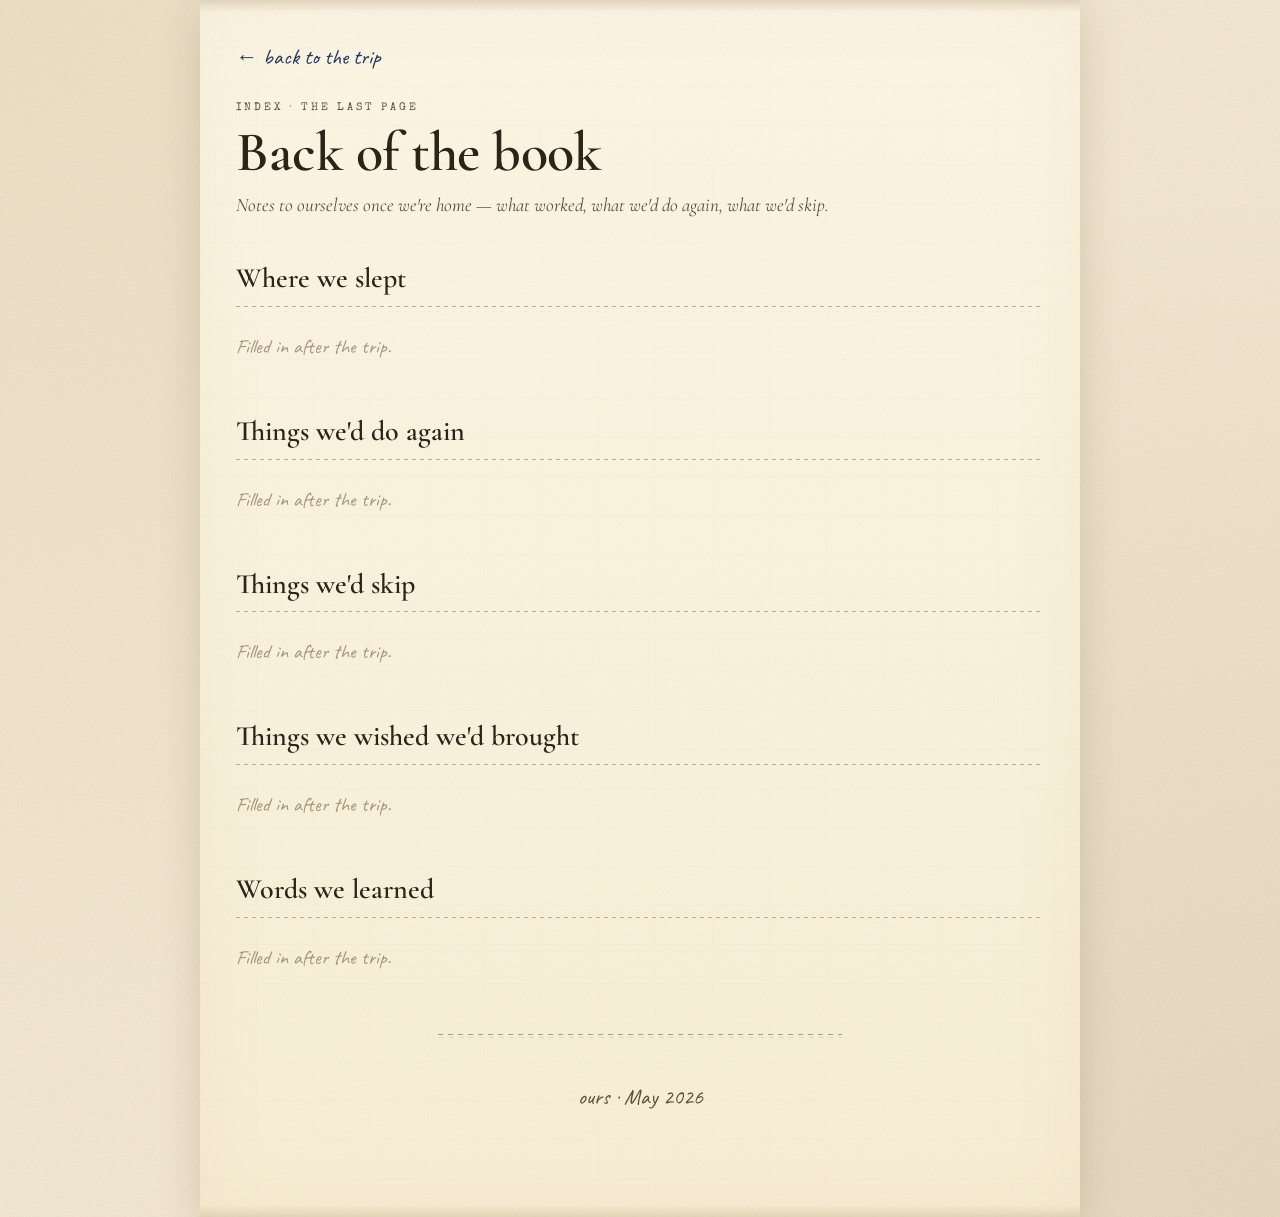
==== backofbook.html @ 0e82f52b "Add 'Back of the book' page — where we slept, what we'd do again, what we'd skip, words we learned" ====
<!DOCTYPE html>
<html lang="en">
<head>
<meta charset="UTF-8" />
<meta name="viewport" content="width=device-width, initial-scale=1.0" />
<title>Back of the book · Shaffers Abroad</title>

<meta property="og:title" content="Shaffers Abroad — Back of the book" />
<meta property="og:description" content="Where we slept, what we'd do again, what we wished we'd brought." />
<meta property="og:image" content="https://bespokes.ai/shaffer-europe-2026/images/hero-poster.png" />
<meta property="og:url" content="https://bespokes.ai/shaffer-europe-2026/backofbook.html" />
<meta property="og:type" content="article" />
<meta name="twitter:card" content="summary_large_image" />
<meta name="twitter:image" content="https://bespokes.ai/shaffer-europe-2026/images/hero-poster.png" />
<link rel="apple-touch-icon" href="images/hero-poster.png" />
<link rel="icon" href="images/hero-poster.png" />

<link rel="preconnect" href="https://fonts.googleapis.com" />
<link rel="preconnect" href="https://fonts.gstatic.com" crossorigin />
<link href="https://fonts.googleapis.com/css2?family=Caveat:wght@400;600;700&family=Cormorant+Garamond:ital,wght@0,400;0,500;0,600;0,700;1,400&family=Special+Elite&display=swap" rel="stylesheet" />
<link rel="stylesheet" href="style.css" />
</head>
<body>
<div class="paper">

  <a href="index.html" class="backLink">← back to the trip</a>

  <header class="noticedHead">
    <div class="noticedKicker">Index · the last page</div>
    <h1 class="noticedTitle">Back of the book</h1>
    <p class="noticedLede">Notes to ourselves once we're home — what worked, what we'd do again, what we'd skip.</p>
  </header>

  <section class="bobSection">
    <h2 class="bobTitle">Where we slept</h2>
    <ul class="bobList" id="bobSlept"><li class="bobEmpty">Filled in after the trip.</li></ul>
  </section>

  <section class="bobSection">
    <h2 class="bobTitle">Things we'd do again</h2>
    <ul class="bobList" id="bobDoAgain"><li class="bobEmpty">Filled in after the trip.</li></ul>
  </section>

  <section class="bobSection">
    <h2 class="bobTitle">Things we'd skip</h2>
    <ul class="bobList" id="bobSkip"><li class="bobEmpty">Filled in after the trip.</li></ul>
  </section>

  <section class="bobSection">
    <h2 class="bobTitle">Things we wished we'd brought</h2>
    <ul class="bobList" id="bobWished"><li class="bobEmpty">Filled in after the trip.</li></ul>
  </section>

  <section class="bobSection">
    <h2 class="bobTitle">Words we learned</h2>
    <ul class="bobList" id="bobLearned"><li class="bobEmpty">Filled in after the trip.</li></ul>
  </section>

  <footer class="footer">
    <p class="handwritten">ours · May 2026</p>
  </footer>
</div>

<script src="data.js"></script>
<script>
(function(){
  const B = (window.TRIP && window.TRIP.backOfBook) || {};

  function render(id, items, mapper) {
    if (!items || !items.length) return;
    const el = document.getElementById(id);
    if (!el) return;
    el.innerHTML = items.map(mapper).join('');
  }

  render('bobSlept', B.whereWeSlept, (s) => `
    <li class="bobItem">
      <div class="bobLine"><strong>${s.place || ''}</strong>${s.city ? ` · ${s.city}` : ''}${s.nights ? ` · ${s.nights} night${s.nights === 1 ? '' : 's'}` : ''}</div>
      ${s.verdict ? `<div class="bobSub">${s.verdict}</div>` : ''}
    </li>
  `);

  render('bobDoAgain', B.wedDoAgain, (t) => `<li class="bobItem"><div class="bobLine">${t}</div></li>`);
  render('bobSkip',    B.wedSkip,    (t) => `<li class="bobItem"><div class="bobLine">${t}</div></li>`);
  render('bobWished',  B.wishWedBrought, (t) => `<li class="bobItem"><div class="bobLine">${t}</div></li>`);

  render('bobLearned', B.learned, (w) => `
    <li class="bobItem">
      <div class="bobLine"><strong>${w.word || ''}</strong>${w.from ? ` <span class="bobFrom">— ${w.from}</span>` : ''}</div>
      ${w.meaning ? `<div class="bobSub">${w.meaning}</div>` : ''}
    </li>
  `);
})();
</script>
</body>
</html>
---- style.css ----
/* ============================================================
   SHAFFER EUROPE 2026 — scrapbook stylesheet
   ============================================================ */

:root {
  --cream: #f4ead5;
  --cream-deep: #ede0c4;
  --paper: #fbf4e1;
  --ink: #2a241a;
  --ink-soft: #5b4f3a;
  --accent: #8a2b2b;        /* deep brick */
  --accent-2: #1f3a5f;      /* navy */
  --gold: #b78a3a;
  --tape-blue: rgba(85, 130, 165, 0.7);
  --tape-red:  rgba(170, 70, 70, 0.65);
  --tape-gold: rgba(200, 165, 90, 0.65);
  --shadow: 0 6px 22px rgba(60, 40, 10, 0.18);
  --shadow-soft: 0 3px 10px rgba(60, 40, 10, 0.12);
}

* { box-sizing: border-box; }
html, body { margin: 0; padding: 0; }

body {
  background: var(--cream);
  background-image:
    /* fine paper grain via SVG fractal noise */
    url("data:image/svg+xml;utf8,<svg xmlns='http://www.w3.org/2000/svg' width='200' height='200'><filter id='n'><feTurbulence type='fractalNoise' baseFrequency='0.9' numOctaves='2' stitchTiles='stitch'/><feColorMatrix values='0 0 0 0 0.45  0 0 0 0 0.34  0 0 0 0 0.18  0 0 0 0.18 0'/></filter><rect width='100%' height='100%' filter='url(%23n)'/></svg>"),
    /* warm vignette in the corners */
    radial-gradient(ellipse at top left, rgba(170, 130, 70, 0.08), transparent 60%),
    radial-gradient(ellipse at bottom right, rgba(120, 80, 40, 0.10), transparent 60%);
  background-size: 200px 200px, auto, auto;
  background-position: 0 0, 0 0, 0 0;
  color: var(--ink);
  font-family: 'Cormorant Garamond', Georgia, 'Times New Roman', serif;
  font-size: 19px;
  line-height: 1.6;
  -webkit-font-smoothing: antialiased;
  min-height: 100vh;
}

.paper {
  max-width: 880px;
  margin: 0 auto;
  background: var(--paper);
  background-image:
    /* heavier paper grain */
    url("data:image/svg+xml;utf8,<svg xmlns='http://www.w3.org/2000/svg' width='240' height='240'><filter id='p'><feTurbulence type='fractalNoise' baseFrequency='0.65' numOctaves='3' stitchTiles='stitch'/><feColorMatrix values='0 0 0 0 0.55  0 0 0 0 0.42  0 0 0 0 0.22  0 0 0 0.10 0'/></filter><rect width='100%' height='100%' filter='url(%23p)'/></svg>"),
    /* horizontal fiber lines */
    repeating-linear-gradient(0deg, transparent 0 38px, rgba(120, 90, 50, 0.018) 38px 39px),
    /* vertical fiber lines, even fainter */
    repeating-linear-gradient(90deg, transparent 0 56px, rgba(120, 90, 50, 0.012) 56px 57px),
    linear-gradient(180deg, rgba(255, 250, 235, 0.6), rgba(245, 232, 200, 0.4));
  padding: 40px 36px 80px;
  box-shadow: 0 10px 40px rgba(60, 40, 10, 0.15), inset 0 0 80px rgba(160, 120, 60, 0.06);
  position: relative;
  min-height: 100vh;
}
.paper::before, .paper::after {
  /* faint torn-edge feel on the top */
  content: '';
  position: absolute;
  left: 0; right: 0;
  height: 12px;
  pointer-events: none;
}
.paper::before { top: 0; background: linear-gradient(180deg, rgba(120, 80, 40, 0.18), transparent); }
.paper::after  { bottom: 0; background: linear-gradient(0deg, rgba(120, 80, 40, 0.14), transparent); }
/* ===== Masthead ===== */

.masthead {
  text-align: center;
  position: relative;
  padding: 8px 0 28px;
  margin-bottom: 36px;
}

.flipCard {
  margin: 0 -36px 18px;
  perspective: 1500px;
  position: relative;
  /* prevent iOS long-press selection */
  -webkit-user-select: none;
  user-select: none;
  -webkit-touch-callout: none;
}
.flipInner {
  position: relative;
  width: 100%;
  transition: transform 0.7s cubic-bezier(.4,.2,.2,1);
  transform-style: preserve-3d;
}
.flipInner.flipped {
  transform: rotateY(180deg);
}
.flipFace {
  width: 100%;
  -webkit-backface-visibility: hidden;
  backface-visibility: hidden;
}
.flipFront {
  position: relative;
}
.flipBack {
  position: absolute;
  inset: 0;
  background: var(--paper);
  background-image:
    url("data:image/svg+xml;utf8,<svg xmlns='http://www.w3.org/2000/svg' width='240' height='240'><filter id='p'><feTurbulence type='fractalNoise' baseFrequency='0.7' numOctaves='3' stitchTiles='stitch'/><feColorMatrix values='0 0 0 0 0.55  0 0 0 0 0.42  0 0 0 0 0.22  0 0 0 0.10 0'/></filter><rect width='100%' height='100%' filter='url(%23p)'/></svg>"),
    linear-gradient(180deg, #f0e5cf, #e9ddc0);
  transform: rotateY(180deg);
  display: flex;
  align-items: center;
  justify-content: center;
  border: 1px solid var(--cream-deep);
  box-shadow: inset 0 0 60px rgba(120, 80, 40, 0.10);
}
.flipBackInner {
  text-align: center;
  width: 80%;
  max-width: 320px;
  padding: 30px 0;
}
.flipBackKicker {
  font-family: 'Cormorant Garamond', serif;
  font-size: 24px;
  font-weight: 600;
  color: var(--ink);
  letter-spacing: 0.5px;
}
.flipBackHint {
  font-family: 'Caveat', cursive;
  font-size: 20px;
  color: var(--ink-soft);
  margin: 4px 0 18px;
  font-style: normal;
}
.flipBack input[type="password"] {
  width: 100%;
  padding: 11px 14px;
  font-family: 'Cormorant Garamond', serif;
  font-size: 18px;
  border: 1px solid var(--ink-soft);
  background: var(--paper);
  border-radius: 3px;
  text-align: center;
  letter-spacing: 4px;
}
.flipBack button#flipUnlock {
  margin-top: 10px;
  width: 100%;
  background: var(--ink);
  color: var(--paper);
  border: none;
  padding: 10px 0;
  font-family: 'Cormorant Garamond', serif;
  font-size: 16px;
  letter-spacing: 1.5px;
  cursor: pointer;
}
.flipBack button#flipUnlock:hover { background: #1a1610; }
.flipBackErr {
  font-family: 'Caveat', cursive;
  font-size: 20px;
  color: var(--accent);
  margin-top: 8px;
  min-height: 24px;
}
.flipBackCancel {
  background: transparent;
  border: none;
  font-family: 'Caveat', cursive;
  font-size: 18px;
  color: var(--ink-soft);
  cursor: pointer;
  padding: 4px 12px;
  margin-top: 4px;
}

.heroPoster {
  margin: 0;
  padding: 0;
  position: relative;
  overflow: hidden;
  cursor: pointer;
}
.heroPoster img {
  width: 100%;
  display: block;
  filter: contrast(0.95) saturate(0.92);
  pointer-events: none;
}
.heroPoster::after {
  /* paper-grain overlay to harmonize with the rest of the page */
  content: '';
  position: absolute;
  inset: 0;
  background-image: url("data:image/svg+xml;utf8,<svg xmlns='http://www.w3.org/2000/svg' width='200' height='200'><filter id='n'><feTurbulence type='fractalNoise' baseFrequency='0.85' numOctaves='2' stitchTiles='stitch'/><feColorMatrix values='0 0 0 0 0.55  0 0 0 0 0.42  0 0 0 0 0.22  0 0 0 0.08 0'/></filter><rect width='100%' height='100%' filter='url(%23n)'/></svg>");
  background-size: 200px 200px;
  mix-blend-mode: multiply;
  opacity: 0.6;
  pointer-events: none;
}

.routeMap {
  margin: 24px 0 48px;
}
.mapFigure {
  margin: 16px -8px 0;
  padding: 14px;
  background: #fff;
  border: 1px solid var(--cream-deep);
  box-shadow: var(--shadow);
  position: relative;
  transform: rotate(-0.6deg);
}
.mapFigure::before {
  content: '';
  position: absolute;
  top: -10px; left: 50%;
  transform: translateX(-50%) rotate(-1.5deg);
  width: 110px; height: 18px;
  background: var(--tape-gold);
  background-image: radial-gradient(circle at 5px 5px, rgba(0,0,0,0.16) 1.3px, transparent 1.5px);
  background-size: 10px 10px;
  box-shadow: 0 2px 3px rgba(0,0,0,0.12);
}
.mapFigure img {
  width: 100%;
  display: block;
  filter: contrast(0.92) saturate(0.85);
}
.masthead::after {
  content: '';
  display: block;
  position: absolute;
  bottom: 0; left: 0; right: 0;
  height: 6px;
  background-image:
    /* stitched line — small dashes with shadow underneath */
    linear-gradient(90deg, var(--ink-soft) 50%, transparent 50%),
    linear-gradient(90deg, rgba(0,0,0,0.18) 50%, transparent 50%);
  background-size: 10px 1px, 10px 1px;
  background-position: 0 0, 1px 3px;
  background-repeat: repeat-x;
  opacity: 0.5;
}

.postmark {
  font-family: 'Special Elite', 'Courier New', monospace;
  letter-spacing: 3px;
  text-transform: uppercase;
  font-size: 11px;
  color: var(--ink-soft);
  margin-bottom: 14px;
}

.title {
  font-family: 'Cormorant Garamond', serif;
  font-weight: 600;
  font-size: clamp(54px, 11vw, 96px);
  line-height: 0.95;
  letter-spacing: -1px;
  margin: 0;
  color: var(--ink);
}
.title .tiny {
  display: block;
  font-family: 'Caveat', cursive;
  font-size: 0.34em;
  font-weight: 400;
  color: var(--ink-soft);
  margin-bottom: -10px;
}
.title .tagline-script {
  display: block;
  font-family: 'Caveat', cursive;
  font-weight: 400;
  font-size: 0.38em;
  color: var(--accent-2);
  margin-top: 6px;
  font-style: italic;
}
.subtitle {
  margin: 18px auto 0;
  max-width: 540px;
  font-style: italic;
  color: var(--ink-soft);
  font-size: 19px;
}

.stampWrap {
  margin-top: 20px;
  display: flex; justify-content: center;
}
.stamp {
  display: inline-block;
  font-family: 'Special Elite', monospace;
  font-size: 10px;
  letter-spacing: 3px;
  padding: 5px 12px;
  border: 1px solid var(--ink-soft);
  color: var(--ink-soft);
  border-radius: 2px;
  opacity: 0.7;
  background: transparent;
}

/* ===== Countdown / day-counter card ===== */

.countdownCard {
  position: relative;
  background: #fff;
  margin: 0 auto 40px;
  max-width: 420px;
  padding: 28px 22px 26px;
  text-align: center;
  border: 1px solid var(--cream-deep);
  box-shadow: var(--shadow);
  transform: rotate(-1deg);
}
.countdownCard::before {
  /* washi tape on top */
  content: '';
  position: absolute;
  top: -14px; left: 50%;
  transform: translateX(-50%) rotate(-2deg);
  width: 140px; height: 26px;
  background: var(--tape-blue);
  background-image: repeating-linear-gradient(
    90deg,
    rgba(255,255,255,0.18) 0 6px,
    transparent 6px 12px
  );
  box-shadow: 0 2px 4px rgba(0,0,0,0.1);
}
.countdownTopLabel {
  font-family: 'Special Elite', monospace;
  text-transform: uppercase;
  font-size: 11px;
  letter-spacing: 3px;
  color: var(--ink-soft);
}
.countdownNumber {
  font-family: 'Cormorant Garamond', serif;
  font-size: 64px;
  font-weight: 500;
  line-height: 1;
  color: var(--ink);
  margin: 6px 0 2px;
}
.countdownUnit {
  font-family: 'Caveat', cursive;
  font-size: 28px;
  color: var(--ink-soft);
}
.countdownSub {
  margin-top: 8px;
  font-style: italic;
  color: var(--ink-soft);
  font-size: 15px;
}

/* ===== Quick strip ===== */

.quickStrip {
  display: grid;
  grid-template-columns: repeat(2, 1fr);
  gap: 10px;
  margin-bottom: 38px;
}
.qsItem {
  background: rgba(255, 250, 235, 0.6);
  border: 1px solid var(--cream-deep);
  padding: 10px 14px;
  border-radius: 3px;
  position: relative;
}
.qsLabel {
  font-family: 'Special Elite', monospace;
  font-size: 10px;
  letter-spacing: 2px;
  text-transform: uppercase;
  color: var(--ink-soft);
}
.qsValue {
  font-family: 'Cormorant Garamond', serif;
  font-size: 18px;
  color: var(--ink);
  margin-top: 2px;
}
@media (min-width: 620px) {
  .quickStrip { grid-template-columns: repeat(4, 1fr); }
}

/* ===== Cities strip ===== */

.citiesStrip {
  margin: 0 -36px 36px;
  padding: 14px 24px;
  background: rgba(255, 248, 230, 0.5);
  border-top: 0;
  border-bottom: 0;
  background-image:
    linear-gradient(90deg, rgba(120, 90, 50, 0.5) 50%, transparent 50%),
    linear-gradient(90deg, rgba(120, 90, 50, 0.5) 50%, transparent 50%);
  background-size: 8px 1px, 8px 1px;
  background-position: 0 0, 0 100%;
  background-repeat: repeat-x, repeat-x;
  overflow-x: auto;
  white-space: nowrap;
  text-align: center;
}
.citiesStrip .city {
  display: inline-block;
  margin: 0 12px;
  font-family: 'Caveat', cursive;
  font-size: 22px;
  color: var(--ink);
}
.citiesStrip .city + .city::before {
  content: ' · ';
  color: var(--ink-soft);
  margin-right: 14px;
}

/* ===== Intro letter ===== */

.introLetter {
  margin-bottom: 50px;
  position: relative;
  padding: 0 6px;
}
.introLetter h2.handwritten {
  font-family: 'Caveat', cursive;
  font-weight: 600;
  font-size: 28px;
  color: var(--ink-soft);
  margin: 0 0 10px;
}
.introLetter p {
  font-size: 19px;
  line-height: 1.7;
  margin: 10px 0;
}
.signoff {
  text-align: right;
  font-family: 'Caveat', cursive;
  font-size: 28px;
  color: var(--accent-2);
  margin-top: 18px !important;
}

/* ===== Section titles ===== */

.sectionTitle {
  font-family: 'Cormorant Garamond', serif;
  font-size: 36px;
  font-weight: 600;
  letter-spacing: -0.5px;
  margin: 0 0 6px;
  position: relative;
  display: inline-block;
}
.sectionTitle::after {
  content: '';
  display: block;
  height: 2px; width: 48px;
  margin-top: 6px;
  background: var(--ink-soft);
  border-radius: 1px;
  opacity: 0.6;
}
.sectionLede {
  color: var(--ink-soft);
  font-style: italic;
  margin: 0 0 22px;
}

/* ===== Where-they-are widget ===== */

.whereNow {
  display: flex; align-items: center; gap: 14px;
  background: linear-gradient(180deg, #fff8dc, #f3e4b7);
  border: 1px solid #d8c382;
  padding: 14px 18px;
  border-radius: 4px;
  margin-bottom: 40px;
  box-shadow: var(--shadow-soft);
  position: relative;
}
.whereNow::before {
  content: '';
  position: absolute;
  top: -10px; left: 16px;
  width: 70px; height: 20px;
  background: var(--tape-gold);
  transform: rotate(-4deg);
  box-shadow: 0 2px 3px rgba(0,0,0,0.1);
}
.whereNow .pulse {
  width: 8px; height: 8px;
  background: var(--ink-soft);
  border-radius: 50%;
  box-shadow: 0 0 0 0 rgba(91, 79, 58, 0.25);
  animation: pulse 5s infinite;
  flex-shrink: 0;
  opacity: 0.7;
}
@keyframes pulse {
  0% { box-shadow: 0 0 0 0 rgba(91, 79, 58, 0.25); }
  70% { box-shadow: 0 0 0 8px rgba(91, 79, 58, 0); }
  100% { box-shadow: 0 0 0 0 rgba(91, 79, 58, 0); }
}
.whereNow .wlabel {
  font-family: 'Special Elite', monospace;
  text-transform: uppercase;
  letter-spacing: 2px;
  font-size: 10px;
  color: var(--ink-soft);
}
.whereNow .wcity {
  font-family: 'Cormorant Garamond', serif;
  font-size: 22px;
  color: var(--ink);
  font-weight: 600;
}
.whereNow .wnote {
  font-family: 'Caveat', cursive;
  font-size: 18px;
  color: var(--ink-soft);
  margin-top: 2px;
}

/* ===== Day grid (polaroid stack) ===== */

.daysGrid {
  display: grid;
  grid-template-columns: 1fr;
  gap: 26px;
  margin-bottom: 50px;
}
@media (min-width: 600px) {
  .daysGrid { grid-template-columns: 1fr 1fr; gap: 30px 22px; }
}

.dayCard {
  position: relative;
  background: #fff;
  padding: 14px 14px 18px;
  box-shadow: var(--shadow);
  text-decoration: none;
  color: var(--ink);
  transition: transform 0.18s ease, box-shadow 0.18s ease;
  border: 1px solid #eddcb7;
  display: block;
}
.dayCard:nth-child(odd) { transform: rotate(-1.2deg); }
.dayCard:nth-child(even) { transform: rotate(1deg); }
.dayCard:nth-child(3n) { transform: rotate(-0.4deg); }
.dayCard:hover { transform: rotate(0deg) translateY(-4px); box-shadow: 0 16px 36px rgba(60, 40, 10, 0.22); }

/* Washi tape — six rotating designs so no two adjacent cards look alike */
.dayCard::before {
  content: '';
  position: absolute;
  top: -10px; left: 18px;
  width: 78px; height: 20px;
  background: var(--tape-blue);
  background-image: repeating-linear-gradient(90deg, rgba(255,255,255,0.22) 0 6px, transparent 6px 12px);
  transform: rotate(-5deg);
  box-shadow: 0 2px 3px rgba(0,0,0,0.12);
  border-radius: 1px;
}
.dayCard:nth-child(6n+2)::before {
  background: var(--tape-red);
  background-image: repeating-linear-gradient(45deg, rgba(0,0,0,0.06) 0 4px, transparent 4px 8px);
  left: auto; right: 18px; transform: rotate(4deg);
}
.dayCard:nth-child(6n+3)::before {
  background: var(--tape-gold);
  background-image: radial-gradient(circle at 5px 6px, rgba(0,0,0,0.18) 1.4px, transparent 1.6px);
  background-size: 10px 12px;
  transform: rotate(-2deg);
}
.dayCard:nth-child(6n+4)::before {
  background: #b8c8a8;
  background-image: radial-gradient(circle at 8px 6px, rgba(60,80,40,0.35) 2px, transparent 2.4px);
  background-size: 14px 14px;
  opacity: 0.75;
  left: 30%; transform: rotate(2deg);
}
.dayCard:nth-child(6n+5)::before {
  background: #d4b08c;
  background-image: repeating-linear-gradient(135deg, rgba(120,70,30,0.25) 0 3px, transparent 3px 7px);
  opacity: 0.8;
  transform: rotate(3deg);
  left: auto; right: 20%;
}
.dayCard:nth-child(6n)::before {
  background: rgba(60, 80, 110, 0.55);
  background-image: repeating-linear-gradient(0deg, rgba(255,255,255,0.18) 0 3px, transparent 3px 8px);
  transform: rotate(-3deg);
}

/* Subtle corner peel — bottom-right corner looks slightly lifted */
.dayCard::after {
  content: '';
  position: absolute;
  bottom: 0; right: 0;
  width: 22px; height: 22px;
  background: linear-gradient(135deg, transparent 50%, rgba(120, 90, 50, 0.18) 50%, rgba(60, 40, 10, 0.28) 75%, transparent 75%);
  pointer-events: none;
}

.dayPhoto {
  width: 100%;
  padding-top: 70%;
  background: linear-gradient(135deg, #e9e0c8, #d4c6a3);
  position: relative;
  margin-bottom: 12px;
  border: 1px solid #d8c89e;
  overflow: hidden;
}
.dayPhoto--cover {
  background: #fff;
}
.dayPhoto--cover img {
  position: absolute;
  inset: 0;
  width: 100%;
  height: 100%;
  object-fit: cover;
  display: block;
}
.dayPhoto .placeholder {
  position: absolute; inset: 0;
  display: flex; flex-direction: column;
  align-items: center; justify-content: center;
  font-family: 'Caveat', cursive;
  font-size: 22px;
  color: rgba(60, 40, 10, 0.35);
}
.dayPhoto .placeholder .icon {
  font-size: 44px;
  opacity: 0.6;
}

.dayLabel {
  font-family: 'Special Elite', monospace;
  letter-spacing: 2px;
  font-size: 11px;
  text-transform: uppercase;
  color: var(--ink-soft);
}
.dayCity {
  font-family: 'Cormorant Garamond', serif;
  font-size: 26px;
  font-weight: 600;
  line-height: 1.15;
  margin: 4px 0 2px;
  color: var(--ink);
}
.dayKicker {
  font-family: 'Caveat', cursive;
  font-size: 22px;
  color: var(--ink-soft);
  margin-bottom: 4px;
}
.dayCaption {
  font-size: 15px;
  color: var(--ink-soft);
  font-style: italic;
}

/* ===== Postcards section ===== */

.postcardsSection { margin: 50px 0 30px; }
.postcardStack { display: grid; gap: 18px; }
.postcardEmpty {
  font-family: 'Caveat', cursive;
  font-size: 24px;
  color: rgba(60, 40, 10, 0.5);
  text-align: center;
  padding: 28px;
  border: 2px dashed rgba(120, 90, 50, 0.3);
  border-radius: 4px;
}

/* ===== Logistics link to private ===== */

.logisticsLink {
  margin: 40px 0 10px;
  text-align: center;
}
.lockLink {
  display: inline-flex; gap: 12px; align-items: center;
  background: #fff;
  border: 1px dashed var(--ink-soft);
  padding: 14px 20px;
  text-decoration: none;
  color: var(--ink);
  border-radius: 4px;
  font-family: 'Cormorant Garamond', serif;
  transition: background 0.2s;
}
.lockLink:hover { background: #fffbe8; }
.lockIcon { font-size: 22px; }
.lockText strong { font-size: 19px; }
.lockText .lockSub { display: block; font-family: 'Caveat', cursive; font-size: 18px; color: var(--ink-soft); margin-top: 2px; }

/* ===== Footer ===== */

.footer {
  text-align: center;
  margin-top: 50px;
  padding-top: 24px;
  position: relative;
}
.footer::before {
  content: '';
  display: block;
  position: absolute;
  top: 0; left: 25%; right: 25%;
  height: 6px;
  background-image:
    linear-gradient(90deg, var(--ink-soft) 50%, transparent 50%),
    linear-gradient(90deg, rgba(0,0,0,0.18) 50%, transparent 50%);
  background-size: 10px 1px, 10px 1px;
  background-position: 0 0, 1px 3px;
  background-repeat: repeat-x;
  opacity: 0.5;
}
.footer .handwritten {
  font-family: 'Caveat', cursive;
  font-size: 22px;
  color: var(--ink-soft);
}

/* ===== Private page ===== */

.lockGate {
  max-width: 380px;
  margin: 80px auto;
  text-align: center;
  background: #fff;
  border: 1px solid var(--cream-deep);
  padding: 40px 28px;
  box-shadow: var(--shadow);
  transform: rotate(-0.5deg);
  position: relative;
}
.lockGate::before {
  content: '';
  position: absolute;
  top: -12px; left: 50%;
  transform: translateX(-50%) rotate(-2deg);
  width: 120px; height: 22px;
  background: var(--tape-red);
}
.lockGate h2 {
  font-family: 'Cormorant Garamond', serif;
  font-size: 30px;
  margin: 0 0 4px;
}
.lockGate p {
  color: var(--ink-soft);
  font-style: italic;
  margin: 0 0 22px;
  font-size: 16px;
}
.lockGate input[type="password"] {
  width: 100%;
  padding: 12px 14px;
  font-family: 'Cormorant Garamond', serif;
  font-size: 18px;
  border: 1px solid var(--ink-soft);
  background: var(--paper);
  border-radius: 3px;
  margin-bottom: 14px;
}
.lockGate button {
  background: var(--accent);
  color: white;
  border: none;
  padding: 12px 24px;
  font-family: 'Cormorant Garamond', serif;
  font-size: 17px;
  letter-spacing: 1px;
  border-radius: 3px;
  cursor: pointer;
  width: 100%;
}
.lockGate button:hover { background: #6e1f1f; }
.lockError {
  color: var(--accent);
  font-family: 'Caveat', cursive;
  font-size: 20px;
  margin-top: 10px;
  min-height: 28px;
}

.privatePanel {
  display: none;
}
.privatePanel.unlocked { display: block; }

.privateSection {
  margin-bottom: 36px;
  background: #fff;
  border: 1px solid var(--cream-deep);
  padding: 20px 22px;
  box-shadow: var(--shadow-soft);
}
.privateSection h3 {
  font-family: 'Cormorant Garamond', serif;
  font-size: 26px;
  margin: 0 0 12px;
  font-weight: 600;
  border-bottom: 1px dashed var(--cream-deep);
  padding-bottom: 8px;
}
.privateRow {
  display: grid;
  grid-template-columns: 1fr;
  gap: 4px 18px;
  padding: 10px 0;
  border-bottom: 1px dotted var(--cream-deep);
}
.privateRow:last-child { border-bottom: 0; }
.privateRow .pLabel {
  font-family: 'Special Elite', monospace;
  font-size: 10px;
  letter-spacing: 2px;
  text-transform: uppercase;
  color: var(--ink-soft);
}
.privateRow .pValue {
  font-size: 17px;
  color: var(--ink);
}
.privateRow .pValue.tap {
  color: var(--accent-2);
  text-decoration: underline;
}
@media (min-width: 540px) {
  .privateRow { grid-template-columns: 160px 1fr; align-items: baseline; }
}

.backLink {
  display: inline-block;
  margin-bottom: 24px;
  font-family: 'Caveat', cursive;
  font-size: 22px;
  color: var(--accent-2);
  text-decoration: none;
}

/* ===== Day detail page ===== */

.dayHero {
  text-align: center;
  margin-bottom: 30px;
}
.dayHero .day-kicker {
  font-family: 'Special Elite', monospace;
  letter-spacing: 3px;
  font-size: 12px;
  text-transform: uppercase;
  color: var(--ink-soft);
}
.dayHero h1 {
  font-family: 'Cormorant Garamond', serif;
  font-size: clamp(40px, 7vw, 62px);
  line-height: 1.05;
  margin: 8px 0 0;
}
.dayHero .day-city {
  font-family: 'Caveat', cursive;
  font-size: 28px;
  color: var(--ink-soft);
  margin-top: 4px;
}

.dayLedger {
  font-family: 'Special Elite', monospace;
  font-size: 12px;
  letter-spacing: 1.5px;
  color: var(--ink-soft);
  margin-top: 12px;
  text-transform: lowercase;
  min-height: 18px;
}
.dayLedger .ledgerItem { margin: 0 4px; }
.dayLedger .ledgerSep { color: rgba(120, 90, 50, 0.4); margin: 0 2px; }
.dayLedger .ledgerMuted { opacity: 0.7; text-transform: none; letter-spacing: 1px; }

.photoStack {
  display: grid;
  grid-template-columns: 1fr;
  gap: 24px;
  margin: 24px 0;
}
@media (min-width: 560px) {
  .photoStack { grid-template-columns: 1fr 1fr; }
}
.polaroid {
  background: #fff;
  padding: 12px 12px 30px;
  box-shadow: var(--shadow);
  position: relative;
}
.polaroid:nth-child(odd) { transform: rotate(-1.5deg); }
.polaroid:nth-child(even) { transform: rotate(1.5deg); }
.polaroid img {
  width: 100%;
  display: block;
}
.polaroid .cap {
  font-family: 'Caveat', cursive;
  font-size: 22px;
  text-align: center;
  margin-top: 8px;
}

.journal {
  font-size: 19px;
  line-height: 1.75;
  margin: 30px 0;
}
.journal p { margin: 12px 0; }

.audioCard {
  background: linear-gradient(180deg, #fffbed, #f6e9c3);
  border: 1px solid #d8c382;
  padding: 16px 18px;
  border-radius: 4px;
  margin: 20px 0;
}
.audioCard .audioLabel {
  font-family: 'Caveat', cursive;
  font-size: 22px;
  color: var(--accent-2);
  margin-bottom: 6px;
}
.audioCard audio { width: 100%; }

/* ===== Small Find (specimen card) ===== */

.smallFind {
  background: #fbf6e6;
  border: 1px solid #d8c89e;
  padding: 22px 22px 20px;
  margin: 32px auto;
  max-width: 460px;
  text-align: center;
  box-shadow: var(--shadow-soft);
  position: relative;
}
.smallFind::before {
  content: '';
  position: absolute;
  top: -10px; left: 50%;
  transform: translateX(-50%);
  width: 60px; height: 16px;
  background: var(--tape-gold);
  opacity: 0.7;
}
.smallFindNumber {
  font-family: 'Special Elite', monospace;
  font-size: 10px;
  letter-spacing: 3px;
  color: var(--ink-soft);
  text-transform: uppercase;
}
.smallFindKicker {
  font-family: 'Caveat', cursive;
  font-size: 22px;
  color: var(--ink-soft);
  margin: 4px 0 12px;
}
.smallFindPhoto {
  max-width: 280px;
  width: 100%;
  margin: 12px auto;
  display: block;
  filter: sepia(0.06) saturate(0.92);
  border: 1px solid var(--cream-deep);
}
.smallFindLabel {
  font-family: 'Special Elite', monospace;
  font-size: 12px;
  letter-spacing: 1px;
  text-transform: uppercase;
  color: var(--ink);
  margin-top: 10px;
}
.smallFindText {
  font-family: 'Cormorant Garamond', serif;
  font-size: 17px;
  font-style: italic;
  color: var(--ink-soft);
  line-height: 1.65;
  margin-top: 8px;
}

/* ===== Postcard To (typed letter) ===== */

.postcardTo {
  background: #fef9ea;
  border: 1px solid #d8c89e;
  padding: 22px 26px;
  margin: 32px 0;
  position: relative;
  box-shadow: var(--shadow-soft);
}
.postcardTo::before {
  /* faint postcard horizontal line down the middle */
  content: '';
  position: absolute;
  top: 12px; bottom: 12px;
  left: 50%;
  width: 1px;
  background: rgba(120, 90, 50, 0.12);
  display: none;
}
.postcardKicker {
  font-family: 'Special Elite', monospace;
  font-size: 10px;
  letter-spacing: 3px;
  text-transform: uppercase;
  color: var(--ink-soft);
}
.postcardRecipient {
  font-family: 'Caveat', cursive;
  font-size: 28px;
  color: var(--ink);
  margin-top: 2px;
  margin-bottom: 14px;
}
.postcardText {
  font-family: 'Special Elite', monospace;
  font-size: 15px;
  line-height: 1.75;
  color: var(--ink);
  letter-spacing: 0.2px;
  white-space: pre-line;
}
.postcardSignoff {
  font-family: 'Caveat', cursive;
  font-size: 22px;
  color: var(--ink-soft);
  text-align: right;
  margin-top: 12px;
}

/* ===== Polaroid photo card (day detail page) ===== */

.polaroid::before {
  content: '';
  position: absolute;
  top: -8px; left: 18px;
  width: 70px; height: 18px;
  background: var(--tape-gold);
  background-image: radial-gradient(circle at 5px 5px, rgba(0,0,0,0.18) 1.3px, transparent 1.5px);
  background-size: 10px 10px;
  transform: rotate(-3deg);
  box-shadow: 0 2px 3px rgba(0,0,0,0.12);
}
.polaroid:nth-child(even)::before {
  background: var(--tape-blue);
  background-image: repeating-linear-gradient(90deg, rgba(255,255,255,0.22) 0 5px, transparent 5px 10px);
  left: auto; right: 18px; transform: rotate(3deg);
}
.polaroid::after {
  content: '';
  position: absolute;
  bottom: 0; right: 0;
  width: 18px; height: 18px;
  background: linear-gradient(135deg, transparent 50%, rgba(120,90,50,0.16) 50%, rgba(60,40,10,0.24) 75%, transparent 75%);
  pointer-events: none;
}

/* ===== Country stamp on day card ===== */

.dayCard .countryStamp {
  position: absolute;
  bottom: 14px; right: 14px;
  font-family: 'Special Elite', monospace;
  font-size: 9px;
  letter-spacing: 1.5px;
  color: var(--ink-soft);
  border: 1.5px solid var(--ink-soft);
  border-radius: 50%;
  width: 56px; height: 56px;
  display: flex;
  align-items: center;
  justify-content: center;
  text-align: center;
  line-height: 1.1;
  opacity: 0.55;
  transform: rotate(-8deg);
  background: rgba(255, 250, 235, 0.4);
  pointer-events: none;
  z-index: 2;
}
.dayCard:nth-child(odd) .countryStamp { transform: rotate(6deg); right: 18px; bottom: 22px; }

/* ===== Page-number sticker on day card ===== */

.dayCard .pageSticker {
  position: absolute;
  top: 8px; right: 8px;
  background: #fffce6;
  border: 1px solid rgba(120, 90, 50, 0.4);
  font-family: 'Special Elite', monospace;
  font-size: 9px;
  letter-spacing: 1.5px;
  color: var(--ink-soft);
  padding: 3px 7px;
  transform: rotate(2deg);
  box-shadow: 0 1px 2px rgba(0,0,0,0.08);
  z-index: 2;
}
.dayCard:nth-child(even) .pageSticker { transform: rotate(-2deg); }

/* ===== Coffee-ring watermark (used sparingly) ===== */

.coffeeRing {
  position: absolute;
  width: 110px; height: 110px;
  border: 6px solid rgba(120, 80, 40, 0.14);
  border-radius: 50%;
  pointer-events: none;
}
.coffeeRing::after {
  content: '';
  position: absolute;
  inset: -4px;
  border: 1px solid rgba(80, 50, 20, 0.10);
  border-radius: 50%;
}

/* ===== Margin doodle arrow (use inline) ===== */

.marginArrow {
  position: absolute;
  width: 60px;
  pointer-events: none;
  opacity: 0.65;
}

/* ===== Things we noticed (index page) ===== */

.noticedHead { margin-bottom: 30px; }
.noticedKicker {
  font-family: 'Special Elite', monospace;
  font-size: 11px;
  letter-spacing: 3px;
  text-transform: uppercase;
  color: var(--ink-soft);
}
.noticedTitle {
  font-family: 'Cormorant Garamond', serif;
  font-size: clamp(38px, 7vw, 56px);
  font-weight: 600;
  letter-spacing: -0.5px;
  margin: 6px 0 8px;
  line-height: 1.05;
}
.noticedLede {
  font-family: 'Cormorant Garamond', serif;
  font-style: italic;
  color: var(--ink-soft);
  margin: 0;
}

.noticedList { display: grid; gap: 28px; }
.noticedEmpty {
  font-family: 'Caveat', cursive;
  font-size: 22px;
  color: rgba(60, 40, 10, 0.5);
  text-align: center;
  padding: 32px;
  border: 2px dashed rgba(120, 90, 50, 0.3);
}

.noticedItem {
  display: grid;
  grid-template-columns: 60px 1fr;
  gap: 16px 18px;
  padding: 18px 0;
  border-bottom: 0;
  background-image: linear-gradient(90deg, rgba(120, 90, 50, 0.4) 50%, transparent 50%);
  background-size: 8px 1px;
  background-position: 0 100%;
  background-repeat: repeat-x;
}
.noticedItem:last-child { background: none; }
.noticedNumber {
  font-family: 'Special Elite', monospace;
  font-size: 12px;
  letter-spacing: 2px;
  color: var(--ink-soft);
  text-transform: uppercase;
  padding-top: 4px;
}
.noticedMeta {
  font-family: 'Special Elite', monospace;
  font-size: 11px;
  letter-spacing: 2px;
  color: var(--ink-soft);
  text-transform: uppercase;
}
.noticedLabel {
  font-family: 'Cormorant Garamond', serif;
  font-size: 22px;
  color: var(--ink);
  font-weight: 600;
  margin-top: 4px;
}
.noticedText {
  font-family: 'Cormorant Garamond', serif;
  font-size: 17px;
  font-style: italic;
  color: var(--ink-soft);
  line-height: 1.65;
  margin-top: 6px;
}
.noticedThumb {
  grid-column: 1 / -1;
  max-width: 280px;
  margin: 4px auto 0;
  display: block;
  border: 1px solid var(--cream-deep);
  filter: sepia(0.06) saturate(0.92);
}
@media (min-width: 620px) {
  .noticedItem { grid-template-columns: 80px 1fr; }
  .noticedThumb { grid-column: 2; margin: 4px 0 0; }
}

.indexLink {
  display: block;
  text-align: center;
  margin: 30px 0 0;
  font-family: 'Caveat', cursive;
  font-size: 22px;
  color: var(--ink-soft);
  text-decoration: none;
  border-bottom: 1px dotted transparent;
}
.indexLink:hover {
  color: var(--ink);
  border-bottom-color: var(--ink-soft);
}

/* ===== Things we ate (index page) ===== */

.eatenList { display: grid; gap: 36px; }

.eatenDay {
  padding-bottom: 10px;
  background-image: linear-gradient(90deg, rgba(120, 90, 50, 0.4) 50%, transparent 50%);
  background-size: 8px 1px;
  background-position: 0 100%;
  background-repeat: repeat-x;
}
.eatenDay:last-child { background: none; }

.eatenDayHead {
  display: flex;
  justify-content: space-between;
  align-items: baseline;
  border-bottom: 1px solid rgba(120, 90, 50, 0.18);
  padding-bottom: 6px;
  margin-bottom: 12px;
}
.eatenDayCity {
  font-family: 'Cormorant Garamond', serif;
  font-size: 26px;
  font-weight: 600;
  color: var(--ink);
  letter-spacing: -0.4px;
}
.eatenDayDate {
  font-family: 'Special Elite', monospace;
  font-size: 11px;
  letter-spacing: 2px;
  color: var(--ink-soft);
  text-transform: uppercase;
}

.eatenMeals {
  list-style: none;
  padding: 0;
  margin: 0;
}
.eatenMeal {
  padding: 8px 0;
  border-bottom: 1px dotted rgba(120, 90, 50, 0.18);
}
.eatenMeal:last-child { border-bottom: 0; }
.eatenMealLine {
  font-family: 'Cormorant Garamond', serif;
  font-size: 18px;
  color: var(--ink);
}
.eatenMealLine strong { font-weight: 600; }
.eatenMealSub {
  font-family: 'Special Elite', monospace;
  font-size: 10px;
  letter-spacing: 1.5px;
  color: var(--ink-soft);
  text-transform: uppercase;
  margin-top: 2px;
}

/* ===== Back of the book ===== */

.bobSection { margin: 36px 0; }
.bobTitle {
  font-family: 'Cormorant Garamond', serif;
  font-size: 28px;
  font-weight: 600;
  margin: 0 0 14px;
  padding-bottom: 6px;
  border-bottom: 0;
  background-image: linear-gradient(90deg, rgba(120,90,50,0.45) 50%, transparent 50%);
  background-size: 8px 1px;
  background-position: 0 100%;
  background-repeat: repeat-x;
}
.bobList { list-style: none; padding: 0; margin: 0; }
.bobEmpty {
  font-family: 'Caveat', cursive;
  font-size: 20px;
  color: rgba(60, 40, 10, 0.45);
  padding: 10px 0;
}
.bobItem {
  padding: 10px 0;
  border-bottom: 1px dotted rgba(120, 90, 50, 0.18);
}
.bobItem:last-child { border-bottom: 0; }
.bobLine {
  font-family: 'Cormorant Garamond', serif;
  font-size: 18px;
  color: var(--ink);
}
.bobLine strong { font-weight: 600; }
.bobFrom {
  font-family: 'Special Elite', monospace;
  font-size: 11px;
  letter-spacing: 1.5px;
  color: var(--ink-soft);
  text-transform: uppercase;
}
.bobSub {
  font-family: 'Cormorant Garamond', serif;
  font-style: italic;
  font-size: 16px;
  color: var(--ink-soft);
  margin-top: 3px;
}

/* ===== Tiny utilities ===== */
.handwritten { font-family: 'Caveat', cursive; }
.dim { color: var(--ink-soft); font-style: italic; font-size: 0.92em; }
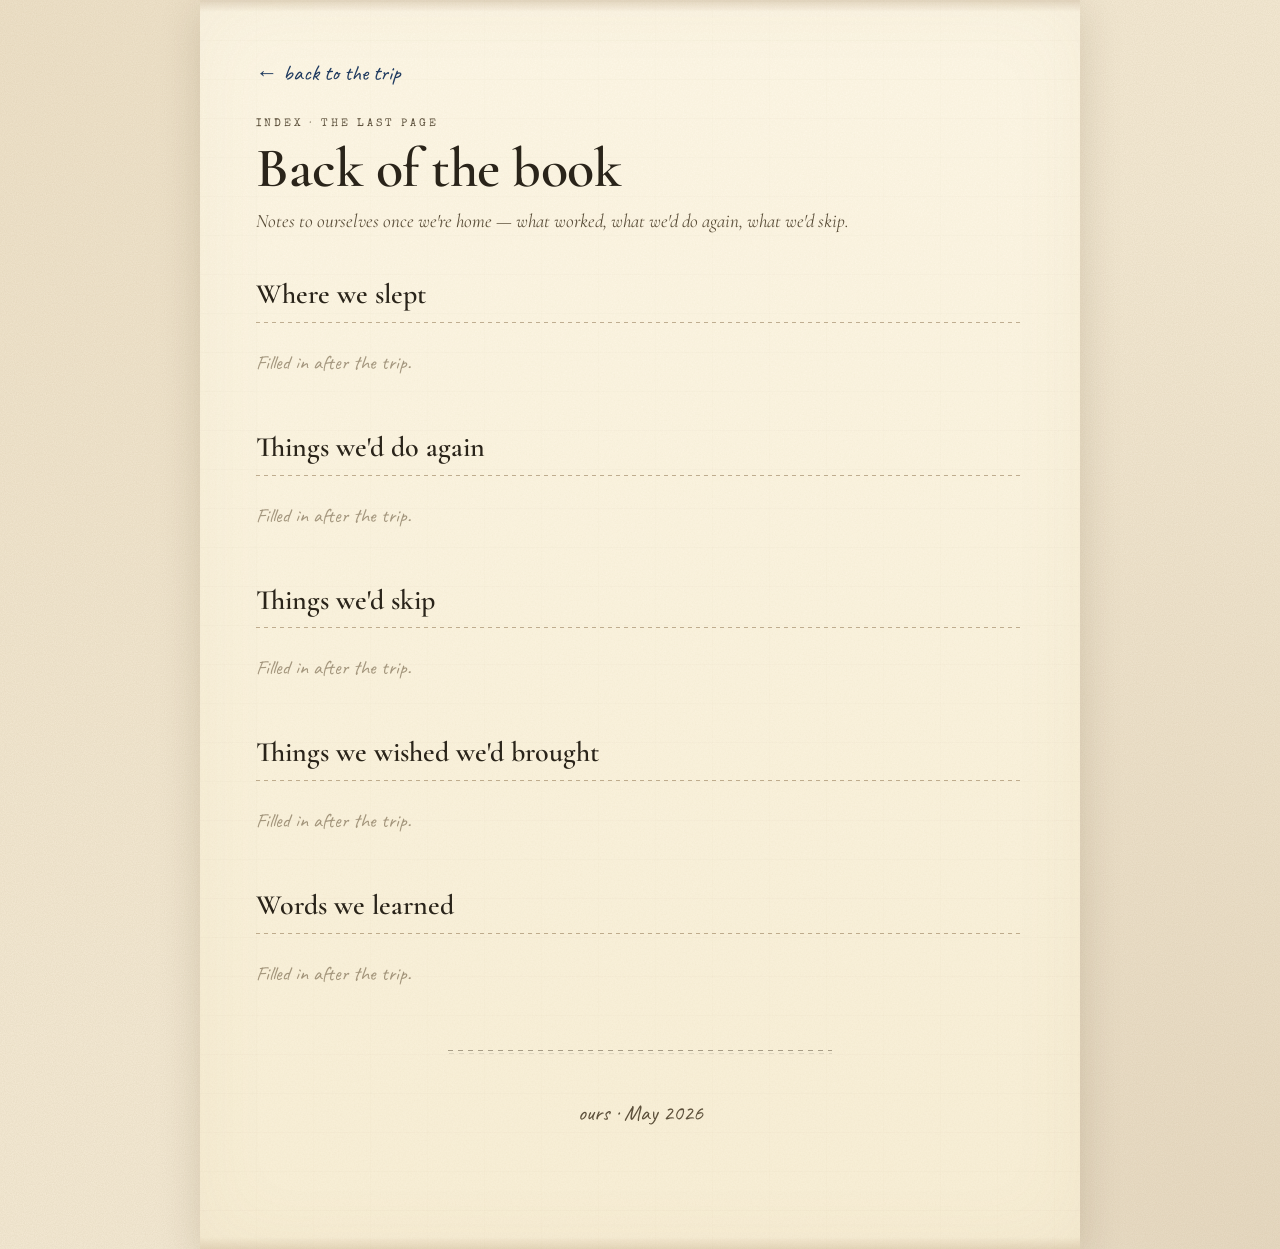
==== commit 83be7f00: "Fix day counter (today = Day 3 not 4); add 4 more Casablanca photos; add update-check banner so visi" ====
--- a/backofbook.html
+++ b/backofbook.html
@@ -62,6 +62,7 @@
 </div>
 
 <script src="data.js"></script>
+<script src="update-check.js"></script>
 <script>
 (function(){
   const B = (window.TRIP && window.TRIP.backOfBook) || {};
--- a/style.css
+++ b/style.css
@@ -225,10 +225,23 @@
   background-size: 10px 10px;
   box-shadow: 0 2px 3px rgba(0,0,0,0.12);
 }
-.mapFigure img {
+.mapFigure img,
+.mapFigure svg.medMap {
   width: 100%;
   display: block;
+  height: auto;
+}
+.mapFigure img {
   filter: contrast(0.92) saturate(0.85);
+}
+.mapCaption {
+  font-family: 'Cormorant Garamond', Georgia, serif;
+  font-size: 17px;
+  font-style: italic;
+  color: var(--ink-soft);
+  line-height: 1.65;
+  margin: 14px 4px 0;
+  padding: 0 6px;
 }
 .masthead::after {
   content: '';
@@ -900,6 +913,7 @@
   grid-template-columns: 1fr;
   gap: 24px;
   margin: 24px 0;
+  align-items: start;
 }
 @media (min-width: 560px) {
   .photoStack { grid-template-columns: 1fr 1fr; }
@@ -1052,6 +1066,175 @@
   color: var(--ink-soft);
   text-align: right;
   margin-top: 12px;
+}
+
+/* ===== Day mural (hero illustration per day) ===== */
+
+.dayMural {
+  margin: 0 -16px 24px;
+  padding: 12px;
+  background: #fff;
+  border: 1px solid var(--cream-deep);
+  box-shadow: var(--shadow);
+  position: relative;
+  transform: rotate(-0.4deg);
+}
+.dayMural::before {
+  content: '';
+  position: absolute;
+  top: -10px; left: 50%;
+  transform: translateX(-50%) rotate(-2deg);
+  width: 130px; height: 18px;
+  background: var(--tape-gold);
+  background-image: radial-gradient(circle at 5px 5px, rgba(0,0,0,0.16) 1.3px, transparent 1.5px);
+  background-size: 10px 10px;
+  box-shadow: 0 2px 3px rgba(0,0,0,0.12);
+  z-index: 1;
+}
+.dayMural img {
+  width: 100%;
+  display: block;
+  filter: contrast(0.95) saturate(0.95);
+}
+.dayMural::after {
+  /* paper-grain overlay so it harmonizes with the rest of the page */
+  content: '';
+  position: absolute;
+  inset: 12px;
+  background-image: url("data:image/svg+xml;utf8,<svg xmlns='http://www.w3.org/2000/svg' width='200' height='200'><filter id='n'><feTurbulence type='fractalNoise' baseFrequency='0.85' numOctaves='2' stitchTiles='stitch'/><feColorMatrix values='0 0 0 0 0.55  0 0 0 0 0.42  0 0 0 0 0.22  0 0 0 0.06 0'/></filter><rect width='100%' height='100%' filter='url(%23n)'/></svg>");
+  background-size: 200px 200px;
+  mix-blend-mode: multiply;
+  opacity: 0.6;
+  pointer-events: none;
+}
+@media (min-width: 900px) {
+  .dayMural { margin-left: -32px; margin-right: -32px; }
+}
+@media (max-width: 600px) {
+  .dayMural { margin: 0 -8px 20px; padding: 8px; }
+}
+
+/* ===== About this place (day-page context block) ===== */
+
+.dayContext {
+  background: #faf3df;
+  border: 1px solid var(--cream-deep);
+  padding: 18px 20px 16px;
+  margin: 24px 0;
+  position: relative;
+  box-shadow: var(--shadow-soft);
+}
+.dayContext::before {
+  content: '';
+  position: absolute;
+  top: -8px; left: 24px;
+  width: 60px; height: 14px;
+  background: var(--tape-blue);
+  background-image: repeating-linear-gradient(90deg, rgba(255,255,255,0.2) 0 5px, transparent 5px 10px);
+  transform: rotate(-2deg);
+  box-shadow: 0 2px 3px rgba(0,0,0,0.1);
+}
+.dayContextLabel {
+  font-family: 'Special Elite', monospace;
+  font-size: 10px;
+  letter-spacing: 3px;
+  color: var(--ink-soft);
+  text-transform: uppercase;
+  margin-bottom: 8px;
+}
+.dayContextAbout {
+  font-family: 'Cormorant Garamond', Georgia, serif;
+  font-size: 17px;
+  line-height: 1.7;
+  color: var(--ink);
+  margin: 0 0 10px;
+}
+.dayContextTiming {
+  background: #fef0d0;
+  border-left: 3px solid var(--accent);
+  padding: 10px 14px;
+  margin: 10px 0;
+  font-size: 16px;
+  line-height: 1.6;
+}
+.dayContextTimingLabel {
+  display: inline-block;
+  font-family: 'Special Elite', monospace;
+  font-size: 10px;
+  letter-spacing: 2px;
+  text-transform: uppercase;
+  color: var(--accent);
+  margin-right: 8px;
+}
+.dayContextTidbit {
+  font-family: 'Cormorant Garamond', serif;
+  font-size: 16px;
+  color: var(--ink-soft);
+  margin: 8px 0 0;
+  line-height: 1.6;
+}
+
+/* ===== The plan (day-page itinerary timeline) ===== */
+
+.dayPlan {
+  margin: 24px 0;
+  padding: 18px 22px 18px;
+  background: #fff;
+  border: 1px solid var(--cream-deep);
+  position: relative;
+  box-shadow: var(--shadow-soft);
+}
+.dayPlan::before {
+  content: '';
+  position: absolute;
+  top: -8px; right: 24px;
+  width: 60px; height: 14px;
+  background: var(--tape-red);
+  background-image: repeating-linear-gradient(45deg, rgba(0,0,0,0.06) 0 4px, transparent 4px 8px);
+  transform: rotate(3deg);
+  box-shadow: 0 2px 3px rgba(0,0,0,0.1);
+}
+.dayPlanLabel {
+  font-family: 'Special Elite', monospace;
+  font-size: 10px;
+  letter-spacing: 3px;
+  color: var(--ink-soft);
+  text-transform: uppercase;
+  margin-bottom: 10px;
+}
+.dayPlanList {
+  list-style: none;
+  padding: 0;
+  margin: 0;
+}
+.dayPlanItem {
+  display: grid;
+  grid-template-columns: 90px 1fr;
+  gap: 14px;
+  padding: 8px 0;
+  border-bottom: 1px dotted rgba(120, 90, 50, 0.18);
+}
+.dayPlanItem:last-child { border-bottom: 0; }
+.dayPlanTime {
+  font-family: 'Special Elite', monospace;
+  font-size: 12px;
+  letter-spacing: 1.5px;
+  color: var(--accent);
+  text-transform: uppercase;
+  padding-top: 3px;
+}
+.dayPlanText {
+  font-family: 'Cormorant Garamond', serif;
+  font-size: 17px;
+  line-height: 1.5;
+  color: var(--ink);
+}
+
+@media (max-width: 600px) {
+  .dayPlan { padding: 14px 16px; margin: 20px 0; }
+  .dayPlanItem { grid-template-columns: 70px 1fr; gap: 10px; }
+  .dayPlanTime { font-size: 11px; letter-spacing: 1px; }
+  .dayPlanText { font-size: 15.5px; }
 }
 
 /* ===== Polaroid photo card (day detail page) ===== */
@@ -1364,6 +1547,132 @@
   margin-top: 3px;
 }
 
+/* ===== Mobile optimization ===== */
+
+@media (max-width: 600px) {
+  body { font-size: 17px; }
+  .paper {
+    padding: 24px 16px 56px;
+    box-shadow: none;
+  }
+  .heroPoster, .flipCard {
+    margin-left: -16px;
+    margin-right: -16px;
+  }
+  .citiesStrip {
+    margin-left: -16px;
+    margin-right: -16px;
+    padding: 12px 18px;
+  }
+  .citiesStrip .city { font-size: 19px; margin: 0 8px; }
+
+  .subtitle { font-size: 16px; padding: 0 8px; }
+  .countdownCard {
+    padding: 22px 18px 22px;
+    max-width: 100%;
+  }
+  .countdownNumber { font-size: 48px; }
+  .countdownUnit { font-size: 22px; }
+
+  .whereNow {
+    padding: 12px 14px;
+    margin-bottom: 30px;
+  }
+  .whereNow .wcity { font-size: 19px; }
+
+  .quickStrip { gap: 8px; margin-bottom: 30px; }
+  .qsItem { padding: 9px 12px; }
+  .qsValue { font-size: 16px; }
+
+  .introLetter p { font-size: 17px; line-height: 1.65; }
+  .introLetter h2.handwritten { font-size: 26px; }
+
+  .sectionTitle { font-size: 28px; }
+
+  .daysGrid { gap: 22px; }
+  .dayCard { padding: 12px 12px 16px; }
+  .dayCity { font-size: 22px; }
+  .dayKicker { font-size: 20px; }
+  .dayCaption { font-size: 14px; }
+
+  .dayCard .countryStamp {
+    width: 44px; height: 44px;
+    font-size: 8px;
+    bottom: 10px; right: 10px;
+  }
+  .dayCard .pageSticker {
+    font-size: 8px;
+    padding: 2px 6px;
+  }
+
+  .dayHero h1 { font-size: 34px; line-height: 1.08; }
+  .dayHero .day-city { font-size: 24px; }
+  .dayLedger { font-size: 11px; letter-spacing: 1px; }
+
+  .dayContext {
+    padding: 14px 16px 14px;
+    margin: 20px 0;
+  }
+  .dayContextAbout { font-size: 16px; line-height: 1.65; }
+  .dayContextTiming { font-size: 15px; padding: 8px 12px; }
+  .dayContextTidbit { font-size: 15px; }
+
+  .smallFind { padding: 18px 16px 16px; margin: 24px auto; }
+  .smallFindPhoto { max-width: 100%; }
+
+  .postcardTo { padding: 18px 18px; margin: 24px 0; }
+  .postcardRecipient { font-size: 24px; }
+  .postcardText { font-size: 14px; line-height: 1.7; }
+
+  .mapFigure {
+    padding: 10px;
+    margin: 14px -4px 0;
+  }
+  .mapCaption { font-size: 15px; line-height: 1.6; }
+
+  .privateRow .pValue { font-size: 16px; }
+  .privateSection { padding: 16px 16px; }
+  .privateSection h3 { font-size: 22px; }
+
+  .lockGate { margin: 50px auto; padding: 32px 22px; }
+
+  .flipBackInner { width: 86%; padding: 24px 0; }
+  .flipBackKicker { font-size: 22px; }
+  .flipBack input[type="password"] { font-size: 17px; padding: 10px 12px; }
+
+  .noticedTitle { font-size: 36px; }
+  .noticedItem { grid-template-columns: 50px 1fr; gap: 10px 14px; }
+  .noticedLabel { font-size: 20px; }
+  .noticedText { font-size: 16px; }
+
+  .eatenDayCity { font-size: 22px; }
+  .eatenMealLine { font-size: 16px; }
+
+  .bobTitle { font-size: 24px; }
+  .bobLine { font-size: 16px; }
+
+  .indexLink { font-size: 20px; margin: 20px 0 0; }
+}
+
+/* Tiny screens (≤ 360px) — phones held in narrow split-screen */
+@media (max-width: 360px) {
+  .paper { padding: 20px 12px 48px; }
+  .heroPoster, .flipCard, .citiesStrip {
+    margin-left: -12px;
+    margin-right: -12px;
+  }
+  .sectionTitle { font-size: 24px; }
+  .dayCity { font-size: 20px; }
+  .countdownNumber { font-size: 42px; }
+}
+
+/* Desktop polish — give the page a touch more breathing room on big screens */
+@media (min-width: 900px) {
+  .paper { padding: 56px 56px 96px; }
+  .heroPoster, .flipCard { margin-left: -56px; margin-right: -56px; }
+  .citiesStrip { margin-left: -56px; margin-right: -56px; }
+}
+
 /* ===== Tiny utilities ===== */
 .handwritten { font-family: 'Caveat', cursive; }
 .dim { color: var(--ink-soft); font-style: italic; font-size: 0.92em; }
